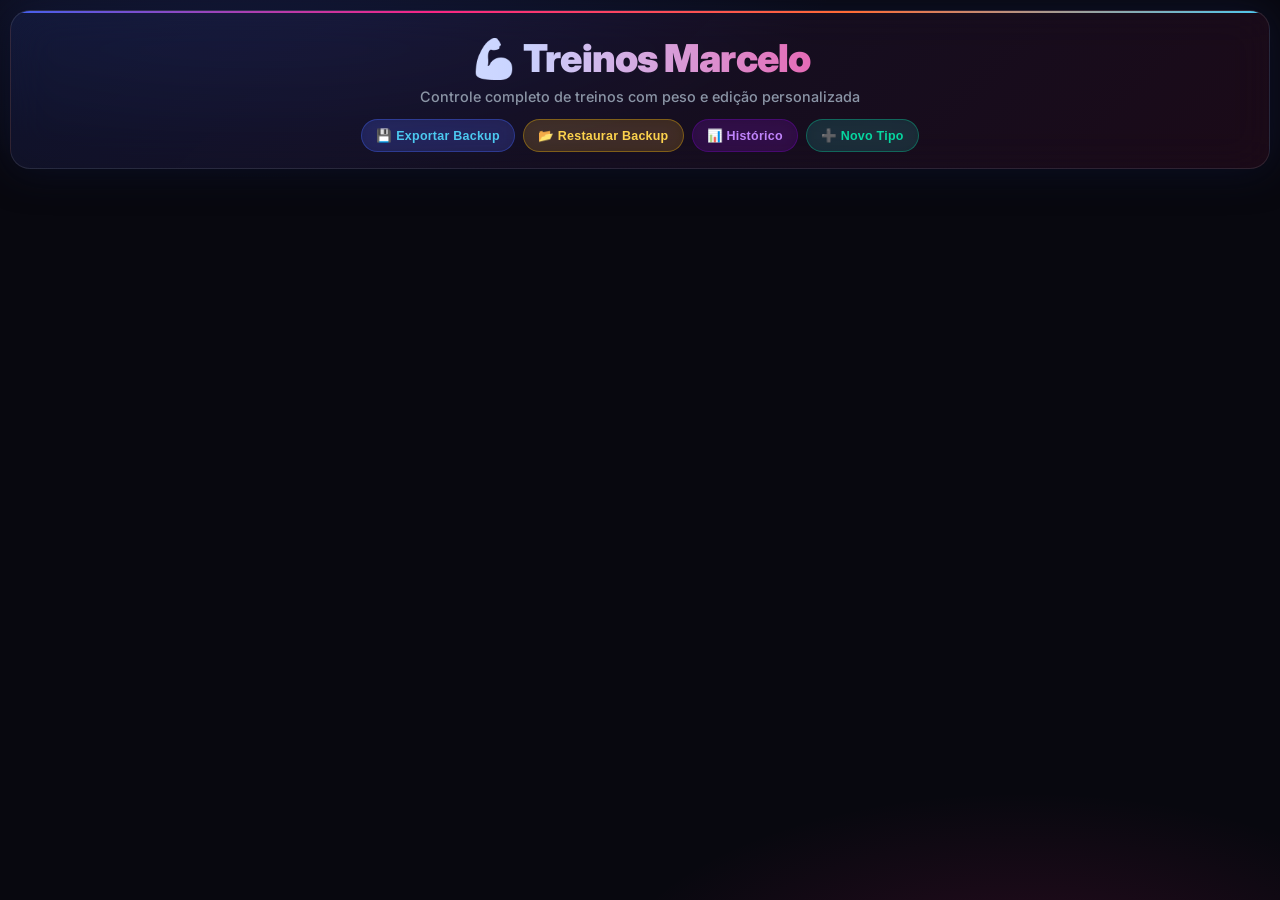
==== marcelo-7-tipos-final.html @ 6770e6d2 "feat: dados reais do backup v3.5.1 como padrão + compatibilidade importação v3.x" ====
﻿<!DOCTYPE html>
<html lang="pt-br">
<head>
    <meta charset="UTF-8">
    <meta name="viewport" content="width=device-width, initial-scale=1.0, maximum-scale=1.0, user-scalable=no, viewport-fit=cover">
    <title>💪 Treinos Marcelo - 7 Tipos</title>
    <meta name="description" content="App completo de treinos com controle de peso e edição">
    <meta name="mobile-web-app-capable" content="yes">
    <meta name="apple-mobile-web-app-capable" content="yes">
    <meta name="apple-mobile-web-app-status-bar-style" content="black-translucent">
    <link rel="manifest" href="manifest-mobile.json">
    <meta name="theme-color" content="#0a0a1a">
    <link rel="preconnect" href="https://fonts.googleapis.com">
    <link rel="preconnect" href="https://fonts.gstatic.com" crossorigin>
    <link href="https://fonts.googleapis.com/css2?family=Inter:wght@400;600;700;800;900&display=swap" rel="stylesheet">
    
    <style>
        * {
            margin: 0;
            padding: 0;
            box-sizing: border-box;
        }

        :root {
            --neon-orange: #ff6b35;
            --neon-pink:   #f72585;
            --neon-purple: #7209b7;
            --neon-blue:   #4361ee;
            --neon-cyan:   #4cc9f0;
            --neon-green:  #06d6a0;
            --neon-yellow: #ffd60a;
            --card-bg:     rgba(255,255,255,0.04);
            --card-border: rgba(255,255,255,0.08);
            --modal-bg:    rgba(8,8,20,0.97);
            --text-muted:  #8b95a6;
        }

        html { scroll-behavior: smooth; }

        body {
            font-family: 'Inter', 'Segoe UI', sans-serif;
            background: #08080f;
            background-image:
                radial-gradient(ellipse 80% 50% at 20% -10%, rgba(67,97,238,0.18) 0%, transparent 60%),
                radial-gradient(ellipse 60% 40% at 80% 110%, rgba(247,37,133,0.14) 0%, transparent 55%);
            color: #e8eaf0;
            min-height: 100vh;
            padding: 10px;
            -webkit-font-smoothing: antialiased;
            -moz-osx-font-smoothing: grayscale;
            touch-action: manipulation;
        }

        .header {
            text-align: center;
            padding: 24px 20px 16px;
            background: linear-gradient(135deg, rgba(67,97,238,0.12) 0%, rgba(247,37,133,0.08) 100%);
            backdrop-filter: blur(20px);
            -webkit-backdrop-filter: blur(20px);
            border-radius: 20px;
            margin-bottom: 18px;
            border: 1px solid rgba(255,255,255,0.1);
            box-shadow: 0 0 40px rgba(67,97,238,0.15), 0 8px 32px rgba(0,0,0,0.5);
            position: relative;
            overflow: hidden;
        }

        .header::before {
            content: '';
            position: absolute;
            top: 0; left: 0; right: 0;
            height: 2px;
            background: linear-gradient(90deg, var(--neon-blue), var(--neon-pink), var(--neon-orange), var(--neon-cyan));
        }

        .header h1 {
            font-size: 2.4em;
            font-weight: 900;
            letter-spacing: -0.02em;
            margin-bottom: 6px;
            background: linear-gradient(90deg, #fff 0%, #c9d4ff 40%, var(--neon-pink) 80%, var(--neon-orange) 100%);
            -webkit-background-clip: text;
            -webkit-text-fill-color: transparent;
            background-clip: text;
        }

        .header > p {
            color: var(--text-muted);
            font-size: 0.9em;
            font-weight: 500;
        }

        .tipo-selector {
            display: flex;
            flex-wrap: wrap;
            gap: 8px;
            justify-content: center;
            margin-bottom: 18px;
            position: relative;
        }

        .tipo-btn {
            padding: 10px 18px;
            border: 1px solid rgba(255,255,255,0.1);
            border-radius: 25px;
            background: rgba(255,255,255,0.05);
            color: #a0aec0;
            cursor: pointer;
            transition: all 0.25s ease;
            font-weight: 700;
            font-size: 0.85em;
            letter-spacing: 0.02em;
            backdrop-filter: blur(10px);
            user-select: none;
            -webkit-tap-highlight-color: transparent;
        }

        .tipo-btn:hover {
            background: rgba(255,255,255,0.1);
            color: #fff;
            border-color: rgba(255,255,255,0.25);
            transform: translateY(-2px);
        }

        .tipo-btn.active {
            background: linear-gradient(135deg, var(--neon-blue), var(--neon-pink));
            color: #fff;
            border-color: transparent;
            box-shadow: 0 4px 20px rgba(67,97,238,0.5), 0 0 0 1px rgba(247,37,133,0.3);
            transform: translateY(-1px);
        }

        .treinos-grid {
            display: grid;
            grid-template-columns: repeat(auto-fit, minmax(300px, 1fr));
            gap: 16px;
            max-width: 1200px;
            margin: 0 auto;
        }

        .treino-card {
            background: var(--card-bg);
            backdrop-filter: blur(16px);
            -webkit-backdrop-filter: blur(16px);
            border-radius: 18px;
            padding: 20px;
            border: 1px solid var(--card-border);
            transition: transform 0.25s cubic-bezier(0.4,0,0.2,1), box-shadow 0.25s ease;
            position: relative;
            overflow: hidden;
            transform: translateZ(0);
        }

        /* Barra colorida no topo de cada card por tipo */
        .treino-card::before {
            content: '';
            position: absolute;
            top: 0; left: 0; right: 0;
            height: 3px;
        }
        .treino-a::before { background: linear-gradient(90deg, #ff6b35, #f72585); }
        .treino-b::before { background: linear-gradient(90deg, #4cc9f0, #4361ee); }
        .treino-c::before { background: linear-gradient(90deg, #7209b7, #4361ee); }
        .treino-d::before { background: linear-gradient(90deg, #ffd60a, #ff6b35); }
        .treino-e::before { background: linear-gradient(90deg, #06d6a0, #4cc9f0); }

        .treino-card:hover {
            transform: translateY(-6px) translateZ(0);
            box-shadow: 0 20px 50px rgba(0,0,0,0.5);
            border-color: rgba(255,255,255,0.14);
        }

        .treino-card:active {
            transform: translateY(-2px) scale(0.99) translateZ(0);
        }

        .treino-header {
            display: flex;
            align-items: center;
            margin-bottom: 16px;
        }

        .treino-letra {
            width: 52px;
            height: 52px;
            border-radius: 14px;
            display: flex;
            align-items: center;
            justify-content: center;
            font-weight: 900;
            font-size: 1.35em;
            margin-right: 14px;
            flex-shrink: 0;
            color: #fff;
        }

        .treino-a .treino-letra {
            background: linear-gradient(135deg, #ff6b35, #f72585);
            box-shadow: 0 4px 20px rgba(247,37,133,0.45);
        }
        .treino-b .treino-letra {
            background: linear-gradient(135deg, #4cc9f0, #4361ee);
            box-shadow: 0 4px 20px rgba(67,97,238,0.45);
        }
        .treino-c .treino-letra {
            background: linear-gradient(135deg, #7209b7, #4361ee);
            box-shadow: 0 4px 20px rgba(114,9,183,0.45);
        }
        .treino-d .treino-letra {
            background: linear-gradient(135deg, #ffd60a, #ff6b35);
            box-shadow: 0 4px 20px rgba(255,214,10,0.4);
            color: #1a0a00;
        }
        .treino-e .treino-letra {
            background: linear-gradient(135deg, #06d6a0, #4cc9f0);
            box-shadow: 0 4px 20px rgba(6,214,160,0.4);
            color: #001a14;
        }

        .treino-info h3 {
            font-size: 1.05em;
            font-weight: 700;
            margin-bottom: 4px;
            color: #f0f2ff;
            line-height: 1.3;
        }

        .treino-info p {
            color: var(--text-muted);
            font-size: 0.82em;
            font-weight: 500;
        }

        .treino-actions {
            display: flex;
            gap: 10px;
            margin-top: 16px;
        }

        .btn-iniciar {
            flex: 1;
            padding: 13px 12px;
            border: none;
            border-radius: 12px;
            background: linear-gradient(135deg, #4361ee, #f72585);
            color: #fff;
            font-weight: 800;
            font-size: 0.9em;
            letter-spacing: 0.03em;
            cursor: pointer;
            transition: all 0.25s ease;
            user-select: none;
            -webkit-tap-highlight-color: transparent;
            box-shadow: 0 4px 18px rgba(67,97,238,0.35);
        }

        .btn-iniciar:hover {
            transform: scale(1.04);
            box-shadow: 0 8px 28px rgba(67,97,238,0.55);
        }

        .btn-iniciar:active { transform: scale(0.97); }

        .btn-edit {
            padding: 13px 16px;
            border: 1px solid rgba(255,255,255,0.12);
            border-radius: 12px;
            background: rgba(255,255,255,0.06);
            color: #c0c8e0;
            cursor: pointer;
            transition: all 0.25s ease;
            user-select: none;
            -webkit-tap-highlight-color: transparent;
            font-size: 1.05em;
        }

        .btn-edit:hover {
            background: rgba(255,255,255,0.12);
            border-color: rgba(255,255,255,0.25);
            transform: scale(1.06);
        }

        .btn-edit:active { transform: scale(0.95); }

        /* Modal */
        .modal-overlay {
            position: fixed;
            inset: 0;
            background: rgba(0,0,0,0.82);
            backdrop-filter: blur(6px);
            -webkit-backdrop-filter: blur(6px);
            display: flex;
            align-items: center;
            justify-content: center;
            z-index: 1000;
            padding: 16px;
        }

        .modal-content {
            background: var(--modal-bg);
            backdrop-filter: blur(30px);
            border-radius: 22px;
            padding: 28px;
            max-width: 500px;
            width: 100%;
            max-height: 92vh;
            overflow-y: auto;
            border: 1px solid rgba(255,255,255,0.1);
            box-shadow: 0 30px 80px rgba(0,0,0,0.7), 0 0 0 1px rgba(67,97,238,0.15);
            position: relative;
        }

        .modal-content::before {
            content: '';
            position: absolute;
            top: 0; left: 0; right: 0;
            height: 2px;
            border-radius: 22px 22px 0 0;
            background: linear-gradient(90deg, var(--neon-blue), var(--neon-pink));
        }

        .modal-header {
            text-align: center;
            margin-bottom: 22px;
        }

        .modal-header h2 {
            margin-bottom: 6px;
            font-size: 1.4em;
            font-weight: 800;
            background: linear-gradient(90deg, #fff, var(--neon-cyan), var(--neon-pink));
            -webkit-background-clip: text;
            -webkit-text-fill-color: transparent;
            background-clip: text;
        }

        .modal-header p {
            color: var(--text-muted);
            font-size: 0.88em;
        }

        .exercicio-item {
            background: rgba(255,255,255,0.04);
            border: 1px solid rgba(255,255,255,0.07);
            border-radius: 14px;
            padding: 14px 16px;
            margin-bottom: 12px;
            display: flex;
            justify-content: space-between;
            align-items: flex-start;
            transition: all 0.25s ease;
            gap: 10px;
        }

        .exercicio-item:hover {
            background: rgba(255,255,255,0.07);
            border-color: rgba(255,255,255,0.12);
        }

        .exercicio-item.concluido {
            background: rgba(6,214,160,0.08);
            border-color: rgba(6,214,160,0.3);
        }

        .exercicio-info { flex: 1; }

        .exercicio-nome {
            font-weight: 700;
            font-size: 0.95em;
            margin-bottom: 4px;
            color: #e8eaf0;
        }

        .exercicio-controls {
            display: flex;
            align-items: center;
            gap: 8px;
        }

        .peso-input {
            width: 68px;
            padding: 8px 6px;
            border: 1px solid rgba(255,255,255,0.15);
            border-radius: 8px;
            background: rgba(255,255,255,0.07);
            color: #fff;
            text-align: center;
            font-size: 0.95em;
            font-weight: 700;
            outline: none;
            transition: border-color 0.2s;
        }

        .peso-input:focus {
            border-color: var(--neon-blue);
            background: rgba(67,97,238,0.1);
        }

        .peso-input::placeholder { color: rgba(255,255,255,0.35); }

        .btn-concluir {
            padding: 8px 14px;
            border: none;
            border-radius: 8px;
            background: rgba(6,214,160,0.2);
            border: 1px solid rgba(6,214,160,0.4);
            color: #06d6a0;
            cursor: pointer;
            transition: all 0.2s;
            font-weight: 700;
            font-size: 0.82em;
            white-space: nowrap;
        }

        .btn-concluir:hover {
            background: rgba(6,214,160,0.35);
            box-shadow: 0 0 12px rgba(6,214,160,0.3);
        }

        .btn-concluir.concluido {
            background: rgba(6,214,160,0.25);
            border-color: #06d6a0;
            color: #06d6a0;
        }

        .btn-concluir:active { transform: scale(0.95); }

        .modal-footer {
            text-align: center;
            margin-top: 22px;
        }

        .btn-fechar {
            padding: 13px 36px;
            border: 1px solid rgba(255,255,255,0.12);
            border-radius: 12px;
            background: linear-gradient(135deg, rgba(67,97,238,0.25), rgba(247,37,133,0.2));
            color: #fff;
            cursor: pointer;
            transition: all 0.25s;
            font-weight: 700;
            font-size: 0.95em;
            letter-spacing: 0.03em;
        }

        .btn-fechar:hover {
            background: linear-gradient(135deg, rgba(67,97,238,0.45), rgba(247,37,133,0.35));
            box-shadow: 0 4px 20px rgba(67,97,238,0.35);
            transform: translateY(-1px);
        }

        /* Modal de edição */
        .form-group {
            margin-bottom: 18px;
        }

        .form-group label {
            display: block;
            margin-bottom: 7px;
            font-weight: 700;
            font-size: 0.82em;
            letter-spacing: 0.06em;
            text-transform: uppercase;
            color: var(--neon-cyan);
        }

        .form-group input,
        .form-group textarea {
            width: 100%;
            padding: 12px 14px;
            border: 1px solid rgba(255,255,255,0.12);
            border-radius: 10px;
            background: rgba(255,255,255,0.05);
            color: #f0f2ff;
            font-size: 15px;
            font-family: inherit;
            outline: none;
            transition: border-color 0.2s, background 0.2s;
        }

        .form-group input:focus,
        .form-group textarea:focus {
            border-color: var(--neon-blue);
            background: rgba(67,97,238,0.08);
        }

        .form-group input::placeholder,
        .form-group textarea::placeholder {
            color: rgba(255,255,255,0.3);
        }

        .exercicios-lista {
            max-height: 280px;
            overflow-y: auto;
            border: 1px solid rgba(255,255,255,0.08);
            border-radius: 12px;
            padding: 12px;
            background: rgba(0,0,0,0.2);
            scrollbar-width: thin;
            scrollbar-color: rgba(255,255,255,0.15) transparent;
        }

        .exercicio-edit {
            display: flex;
            align-items: center;
            gap: 10px;
            margin-bottom: 8px;
            padding: 10px 12px;
            background: rgba(255,255,255,0.04);
            border: 1px solid rgba(255,255,255,0.07);
            border-radius: 10px;
            transition: background 0.2s;
        }

        .exercicio-edit:hover { background: rgba(255,255,255,0.07); }

        .exercicio-input {
            flex: 1;
            padding: 8px 10px;
            border: 1px solid rgba(255,255,255,0.1);
            border-radius: 7px;
            background: rgba(255,255,255,0.06);
            color: #f0f2ff;
            font-size: 0.95em;
            font-family: inherit;
            outline: none;
        }

        .exercicio-input:focus {
            border-color: var(--neon-blue);
            background: rgba(67,97,238,0.08);
        }

        .btn-remove {
            background: rgba(239,68,68,0.2);
            border: 1px solid rgba(239,68,68,0.4);
            color: #f87171;
            border-radius: 50%;
            width: 30px;
            height: 30px;
            min-width: 30px;
            cursor: pointer;
            display: flex;
            align-items: center;
            justify-content: center;
            font-weight: bold;
            font-size: 1.1em;
            transition: all 0.2s;
        }

        .btn-remove:hover {
            background: rgba(239,68,68,0.5);
            color: #fff;
        }

        .btn-add {
            width: 100%;
            padding: 12px;
            border: 1px dashed rgba(6,214,160,0.4);
            border-radius: 10px;
            background: rgba(6,214,160,0.06);
            color: var(--neon-green);
            cursor: pointer;
            margin-top: 10px;
            font-weight: 700;
            font-size: 0.9em;
            transition: all 0.2s;
        }

        .btn-add:hover {
            background: rgba(6,214,160,0.15);
            border-color: var(--neon-green);
        }

        .form-actions {
            display: flex;
            gap: 12px;
            margin-top: 22px;
        }

        .btn-salvar {
            flex: 1;
            padding: 13px;
            border: none;
            border-radius: 12px;
            background: linear-gradient(135deg, #06d6a0, #4361ee);
            color: white;
            font-weight: 800;
            cursor: pointer;
            transition: all 0.25s;
            font-size: 0.95em;
            box-shadow: 0 4px 18px rgba(6,214,160,0.3);
        }

        .btn-salvar:hover {
            transform: scale(1.04);
            box-shadow: 0 6px 24px rgba(6,214,160,0.45);
        }

        .btn-cancelar {
            flex: 1;
            padding: 13px;
            border: 1px solid rgba(255,255,255,0.12);
            border-radius: 12px;
            background: rgba(255,255,255,0.05);
            color: #a0aec0;
            cursor: pointer;
            transition: all 0.25s;
            font-size: 0.95em;
        }

        .btn-cancelar:hover {
            background: rgba(255,255,255,0.1);
            color: #fff;
        }

        /* Notificações */
        .notification {
            position: fixed;
            top: 16px;
            right: 16px;
            left: 16px;
            padding: 14px 20px;
            border-radius: 14px;
            color: white;
            font-weight: 700;
            font-size: 0.92em;
            z-index: 9999;
            animation: notifSlide 0.35s cubic-bezier(0.34,1.56,0.64,1);
            text-align: center;
            box-shadow: 0 8px 32px rgba(0,0,0,0.5);
            backdrop-filter: blur(20px);
            border: 1px solid rgba(255,255,255,0.15);
        }

        .notification.success {
            background: linear-gradient(135deg, rgba(6,214,160,0.85), rgba(67,97,238,0.75));
            box-shadow: 0 8px 32px rgba(6,214,160,0.3);
        }

        .notification.warning {
            background: linear-gradient(135deg, rgba(255,193,7,0.85), rgba(255,107,53,0.75));
            box-shadow: 0 8px 32px rgba(255,193,7,0.3);
        }

        @keyframes notifSlide {
            from { transform: translateY(-120%) scale(0.9); opacity: 0; }
            to   { transform: translateY(0) scale(1);       opacity: 1; }
        }

        /* Feedback touch */
        .tipo-btn:active    { transform: scale(0.95); }
        .btn-iniciar:active { transform: scale(0.96); }
        .btn-edit:active    { transform: scale(0.95); }
        .btn-concluir:active{ transform: scale(0.95); }

        /* Responsivo otimizado para Poco X7 Pro e outros celulares */
        @media (max-width: 768px) {
            body {
                padding: 8px;
            }
            
            .header {
                padding: 16px;
                margin-bottom: 16px;
            }
            
            .header h1 { 
                font-size: 2em; 
                margin-bottom: 8px;
            }
            
            .header p {
                font-size: 0.95em;
                opacity: 0.9;
            }
            
            .tipo-selector {
                gap: 8px;
                margin-bottom: 16px;
                padding: 0 4px;
            }
            
            .tipo-btn { 
                padding: 12px 16px; 
                font-size: 0.9em;
                min-width: auto;
                flex: 1;
                max-width: 140px;
            }
            
            .treinos-grid { 
                grid-template-columns: 1fr;
                gap: 16px;
                max-width: 100%;
            }
            
            .treino-card {
                padding: 18px;
                margin: 0;
            }
            
            .treino-header {
                margin-bottom: 12px;
            }
            
            .treino-letra {
                width: 45px;
                height: 45px;
                font-size: 1.1em;
                margin-right: 12px;
            }
            
            .treino-info h3 {
                font-size: 1.1em;
                line-height: 1.3;
                margin-bottom: 4px;
            }
            
            .treino-info p {
                font-size: 0.85em;
                line-height: 1.2;
            }
            
            .treino-actions {
                gap: 8px;
                margin-top: 12px;
            }
            
            .btn-iniciar {
                padding: 14px;
                font-size: 0.95em;
            }
            
            .btn-edit {
                padding: 14px 18px;
                font-size: 1.1em;
            }
        }

        /* Otimização específica para telas grandes de celular (Poco X7 Pro) */
        @media (min-width: 390px) and (max-width: 768px) {
            .tipo-selector {
                justify-content: flex-start;
                overflow-x: auto;
                padding: 0 8px 8px 8px;
                scrollbar-width: none;
                -ms-overflow-style: none;
            }
            
            .tipo-selector::-webkit-scrollbar {
                display: none;
            }
            
            .tipo-btn {
                flex-shrink: 0;
                white-space: nowrap;
            }
            
            .treinos-grid {
                grid-template-columns: repeat(auto-fit, minmax(280px, 1fr));
                gap: 14px;
            }
        }

        /* Modal responsivo */
        @media (max-width: 768px) {
            .modal-overlay {
                padding: 12px;
                align-items: flex-start;
                padding-top: 20px;
            }
            
            .modal-content { 
                padding: 20px;
                margin: 0;
                width: 100%;
                max-width: 100%;
                max-height: calc(100vh - 40px);
                border-radius: 16px;
            }
            
            .modal-header h2 {
                font-size: 1.4em;
                margin-bottom: 8px;
            }
            
            .modal-header p {
                font-size: 0.9em;
            }
            
            .exercicio-item {
                padding: 14px;
                margin-bottom: 12px;
                border-radius: 8px;
            }
            
            .exercicio-nome {
                font-size: 0.95em;
                line-height: 1.3;
            }
            
            .exercicio-controls {
                gap: 8px;
                flex-wrap: wrap;
            }
            
            .peso-input {
                width: 65px;
                padding: 10px 8px;
                font-size: 16px; /* Evita zoom no iOS */
            }
            
            .btn-concluir {
                padding: 10px 12px;
                font-size: 0.9em;
                white-space: nowrap;
            }
            
            .form-group {
                margin-bottom: 16px;
            }
            
            .form-group input,
            .form-group textarea {
                padding: 14px;
                font-size: 16px; /* Evita zoom no iOS */
                border-radius: 10px;
            }
            
            .exercicios-lista {
                max-height: 250px;
                padding: 12px;
            }
            
            .exercicio-edit {
                padding: 8px;
                margin-bottom: 8px;
                gap: 8px;
            }
            
            .exercicio-input {
                padding: 10px;
                font-size: 16px; /* Evita zoom no iOS */
            }
            
            .btn-remove {
                width: 32px;
                height: 32px;
                font-size: 1.1em;
            }
            
            .btn-add {
                padding: 14px;
                font-size: 0.95em;
                margin-top: 8px;
            }
            
            .form-actions {
                gap: 12px;
                margin-top: 20px;
            }
            
            .btn-salvar,
            .btn-cancelar {
                padding: 14px;
                font-size: 1em;
                border-radius: 10px;
            }
            
            .btn-fechar {
                padding: 14px 24px;
                font-size: 1em;
                border-radius: 10px;
            }
            
            .notification {
                top: 10px;
                right: 10px;
                left: 10px;
                padding: 14px 16px;
                font-size: 0.9em;
            }
        }

        /* Otimização para telas muito pequenas */
        @media (max-width: 360px) {
            .header h1 { 
                font-size: 1.7em; 
            }
            
            .tipo-btn { 
                padding: 10px 12px; 
                font-size: 0.85em;
                max-width: 120px;
            }
            
            .treino-card {
                padding: 16px;
            }
            
            .treino-letra {
                width: 40px;
                height: 40px;
                font-size: 1em;
                margin-right: 10px;
            }
            
            .btn-iniciar {
                padding: 12px;
                font-size: 0.9em;
            }
            
            .btn-edit {
                padding: 12px 16px;
            }
        }

        /* Melhorias para interação touch */
        @media (hover: none) and (pointer: coarse) {
            .tipo-btn,
            .btn-iniciar,
            .btn-edit,
            .btn-concluir,
            .btn-salvar,
            .btn-cancelar,
            .btn-fechar {
                min-height: 44px;
            }
            
            .btn-remove {
                min-width: 44px;
                min-height: 44px;
            }
            
            .peso-input {
                min-height: 44px;
            }
        }

        /* ===== TIMER DE DESCANSO ===== */
        .timer-container {
            background: linear-gradient(135deg, rgba(67,97,238,0.12), rgba(76,201,240,0.08));
            border: 1px solid rgba(67,97,238,0.25);
            border-radius: 16px;
            padding: 18px;
            margin-bottom: 18px;
            text-align: center;
            box-shadow: 0 4px 24px rgba(67,97,238,0.15);
        }

        .timer-titulo {
            font-size: 0.75em;
            font-weight: 700;
            letter-spacing: 0.12em;
            text-transform: uppercase;
            color: var(--neon-cyan);
            margin-bottom: 10px;
        }

        .timer-display {
            font-size: 3.5em;
            font-weight: 900;
            font-variant-numeric: tabular-nums;
            letter-spacing: -0.04em;
            margin-bottom: 8px;
            transition: color 0.3s, text-shadow 0.3s;
        }

        .timer-display.urgente {
            color: #ff4757;
            text-shadow: 0 0 20px rgba(255,71,87,0.6);
        }
        .timer-display.normal {
            color: var(--neon-cyan);
            text-shadow: 0 0 20px rgba(76,201,240,0.5);
        }

        .timer-config {
            display: flex;
            align-items: center;
            justify-content: center;
            gap: 8px;
            margin-bottom: 12px;
        }

        .timer-config label {
            font-size: 0.82em;
            color: var(--text-muted);
            font-weight: 600;
        }

        .timer-input {
            width: 68px;
            padding: 7px 8px;
            border: 1px solid rgba(76,201,240,0.3);
            border-radius: 8px;
            background: rgba(76,201,240,0.07);
            color: #fff;
            text-align: center;
            font-size: 1em;
            font-weight: 700;
            font-family: inherit;
            outline: none;
        }

        .timer-input:focus { border-color: var(--neon-cyan); }

        .timer-btn-set {
            padding: 7px 14px;
            border: none;
            border-radius: 8px;
            background: var(--neon-blue);
            color: white;
            cursor: pointer;
            font-size: 0.82em;
            font-weight: 700;
            transition: all 0.2s;
            box-shadow: 0 2px 10px rgba(67,97,238,0.4);
        }

        .timer-btn-set:hover { filter: brightness(1.2); transform: scale(1.05); }

        .timer-controles {
            display: flex;
            gap: 10px;
            justify-content: center;
        }

        .timer-btn {
            padding: 11px 22px;
            border: none;
            border-radius: 10px;
            font-weight: 800;
            cursor: pointer;
            transition: all 0.2s;
            font-size: 0.88em;
            letter-spacing: 0.02em;
        }

        .timer-btn.play  {
            background: linear-gradient(135deg, #06d6a0, #4361ee);
            color: white;
            box-shadow: 0 4px 16px rgba(6,214,160,0.4);
        }
        .timer-btn.pause {
            background: linear-gradient(135deg, #ff4757, #f72585);
            color: white;
            box-shadow: 0 4px 16px rgba(255,71,87,0.4);
        }
        .timer-btn.reset {
            background: rgba(255,255,255,0.08);
            border: 1px solid rgba(255,255,255,0.15);
            color: #a0aec0;
        }
        .timer-btn:hover { filter: brightness(1.15); transform: scale(1.05); }
        .timer-btn:active { transform: scale(0.95); }

        .timer-progress {
            width: 100%;
            height: 5px;
            background: rgba(255,255,255,0.07);
            border-radius: 3px;
            margin-bottom: 12px;
            overflow: hidden;
        }

        .timer-progress-bar {
            height: 100%;
            border-radius: 3px;
            background: linear-gradient(90deg, var(--neon-cyan), var(--neon-blue), var(--neon-pink));
            transition: width 0.9s linear;
            box-shadow: 0 0 8px rgba(76,201,240,0.6);
        }

        /* ===== SÉRIES ===== */
        .series-info {
            font-size: 0.78em;
            color: var(--text-muted);
            margin-top: 3px;
            font-weight: 500;
        }

        .serie-badge {
            display: inline-flex;
            align-items: center;
            gap: 4px;
            background: rgba(67,97,238,0.2);
            border: 1px solid rgba(67,97,238,0.4);
            border-radius: 20px;
            padding: 3px 10px;
            font-size: 0.78em;
            font-weight: 700;
            color: var(--neon-cyan);
            margin-top: 5px;
        }

        .serie-badge.completo {
            background: rgba(6,214,160,0.2);
            border-color: rgba(6,214,160,0.5);
            color: var(--neon-green);
            box-shadow: 0 0 10px rgba(6,214,160,0.2);
        }

        /* ===== CONTROLES DE SÉRIES NO MODAL ===== */
        .series-controles {
            display: flex;
            align-items: center;
            gap: 6px;
            margin-top: 8px;
        }

        .serie-btn {
            width: 30px;
            height: 30px;
            border: none;
            border-radius: 8px;
            font-weight: 900;
            font-size: 1.1em;
            cursor: pointer;
            display: flex;
            align-items: center;
            justify-content: center;
            transition: all 0.2s;
        }

        .serie-btn.menos {
            background: rgba(239,68,68,0.2);
            border: 1px solid rgba(239,68,68,0.4);
            color: #f87171;
        }
        .serie-btn.mais {
            background: rgba(6,214,160,0.2);
            border: 1px solid rgba(6,214,160,0.4);
            color: var(--neon-green);
        }
        .serie-btn:hover { filter: brightness(1.3); transform: scale(1.12); }
        .serie-btn:active { transform: scale(0.9); }

        .serie-contador {
            font-weight: 900;
            font-size: 1.05em;
            min-width: 44px;
            text-align: center;
            color: var(--neon-cyan);
            text-shadow: 0 0 8px rgba(76,201,240,0.4);
        }

        /* ===== CABEÇALHO - AÇÕES ===== */
        .header-acoes {
            display: flex;
            gap: 8px;
            justify-content: center;
            margin-top: 14px;
            flex-wrap: wrap;
        }

        .btn-acao-header {
            padding: 8px 14px;
            border-radius: 20px;
            font-size: 0.78em;
            font-weight: 700;
            letter-spacing: 0.02em;
            cursor: pointer;
            transition: all 0.2s;
            backdrop-filter: blur(10px);
        }

        .btn-backup    { background: rgba(67,97,238,0.2);  color: var(--neon-cyan);   border: 1px solid rgba(67,97,238,0.4); }
        .btn-restaurar { background: rgba(255,193,7,0.15); color: #fcd34d;            border: 1px solid rgba(255,193,7,0.35); }
        .btn-historico { background: rgba(114,9,183,0.2);  color: #c084fc;            border: 1px solid rgba(114,9,183,0.4); }
        .btn-novo-tipo { background: rgba(6,214,160,0.15); color: var(--neon-green);  border: 1px solid rgba(6,214,160,0.35); }

        .btn-acao-header:hover {
            filter: brightness(1.4);
            transform: translateY(-2px);
            box-shadow: 0 4px 14px rgba(0,0,0,0.3);
        }

        /* ===== HISTÓRICO DE TREINOS ===== */
        .historico-item {
            background: rgba(255,255,255,0.04);
            border-radius: 12px;
            padding: 14px 16px;
            margin-bottom: 10px;
            border-left: 3px solid var(--neon-blue);
            border-top: 1px solid rgba(255,255,255,0.06);
            border-right: 1px solid rgba(255,255,255,0.06);
            border-bottom: 1px solid rgba(255,255,255,0.06);
            transition: background 0.2s;
        }

        .historico-item:hover { background: rgba(255,255,255,0.07); }

        .historico-data {
            font-size: 0.75em;
            font-weight: 600;
            letter-spacing: 0.04em;
            color: var(--neon-cyan);
            margin-bottom: 4px;
        }

        .historico-nome {
            font-weight: 800;
            font-size: 0.95em;
            margin-bottom: 6px;
            color: #e8eaf0;
        }

        .historico-exercicios {
            font-size: 0.82em;
            color: var(--text-muted);
            line-height: 1.6;
        }

        .btn-limpar-hist {
            width: 100%;
            padding: 11px;
            border: 1px solid rgba(239,68,68,0.3);
            border-radius: 10px;
            background: rgba(239,68,68,0.1);
            color: #f87171;
            cursor: pointer;
            margin-top: 12px;
            font-weight: 700;
            transition: all 0.2s;
        }

        .btn-limpar-hist:hover {
            background: rgba(239,68,68,0.25);
            box-shadow: 0 0 12px rgba(239,68,68,0.2);
        }

        /* ===== NOVO TIPO DE TREINO ===== */
        .tipo-novo-form {
            display: flex;
            gap: 10px;
            margin-bottom: 15px;
        }

        .tipo-novo-form input {
            flex: 1;
            padding: 12px 14px;
            border-radius: 10px;
            border: 1px solid rgba(255,255,255,0.12);
            background: rgba(255,255,255,0.05);
            color: #f0f2ff;
            font-size: 15px;
            font-family: inherit;
            outline: none;
        }

        .tipo-novo-form input:focus {
            border-color: var(--neon-green);
            background: rgba(6,214,160,0.06);
        }

        .btn-criar-tipo {
            padding: 12px 18px;
            border: none;
            border-radius: 10px;
            background: linear-gradient(135deg, #06d6a0, #4361ee);
            color: white;
            font-weight: 800;
            cursor: pointer;
            white-space: nowrap;
            box-shadow: 0 4px 16px rgba(6,214,160,0.35);
            transition: all 0.2s;
        }

        .btn-criar-tipo:hover { filter: brightness(1.15); transform: scale(1.04); }

        /* Notificação de erro */
        .notification.error {
            background: linear-gradient(135deg, rgba(239,68,68,0.85), rgba(247,37,133,0.75));
            box-shadow: 0 8px 32px rgba(239,68,68,0.3);
        }

        /* Timer piscando quando termina */
        @keyframes piscar {
            0%, 100% { opacity: 1; }
            50%       { opacity: 0.25; }
        }
        .timer-display.fim {
            animation: piscar 0.5s infinite;
            color: #ff4757;
            text-shadow: 0 0 30px rgba(255,71,87,0.8);
        }

        /* Scrollbar customizada */
        ::-webkit-scrollbar { width: 5px; height: 5px; }
        ::-webkit-scrollbar-track { background: transparent; }
        ::-webkit-scrollbar-thumb { background: rgba(255,255,255,0.15); border-radius: 3px; }
        ::-webkit-scrollbar-thumb:hover { background: rgba(255,255,255,0.3); }
    </style>
</head>
<body>
    <div class="header">
        <h1>💪 Treinos Marcelo</h1>
        <p>Controle completo de treinos com peso e edição personalizada</p>
        <div class="header-acoes">
            <button class="btn-acao-header btn-backup"    onclick="exportarBackup()">💾 Exportar Backup</button>
            <button class="btn-acao-header btn-restaurar" onclick="importarBackup()">📂 Restaurar Backup</button>
            <button class="btn-acao-header btn-historico" onclick="verHistorico()">📊 Histórico</button>
            <button class="btn-acao-header btn-novo-tipo" onclick="novoTipoTreino()">➕ Novo Tipo</button>
        </div>
    </div>

    <!-- Input oculto para importar arquivo JSON -->
    <input type="file" id="inputImportacao" accept=".json" style="display:none" onchange="processarImportacao(event)">

    <div class="tipo-selector" id="tipoSelector">
        <!-- Botões dos tipos serão inseridos aqui -->
    </div>

    <div class="treinos-grid" id="treinosContainer">
        <!-- Cards dos treinos serão inseridos aqui -->
    </div>

    <script>
        // =============================================
        //  UTILITÁRIOS DE SEGURANÇA
        // =============================================
        function esc(str) {
            // Escapa texto para inserção segura em HTML (previne XSS)
            return String(str)
                .replace(/&/g, '&amp;')
                .replace(/</g, '&lt;')
                .replace(/>/g, '&gt;')
                .replace(/"/g, '&quot;')
                .replace(/'/g, '&#39;');
        }
    </script>
    <script>
        // =============================================
        //  ESTADO DA APLICAÇÃO
        // =============================================
        let tipoAtualIndex = 0;

        // =============================================
        //  TIMER DE DESCANSO
        // =============================================
        let timerInterval = null;
        let timerTotal    = 60;
        let timerAtual    = 60;
        let timerRodando  = false;
        let _timerModalId = null; // ID do modal que criou o timer

        function criarTimerHTML(descansoSugerido) {
            const seg = descansoSugerido || 60;
            return `
            <div class="timer-container" id="timerBox">
                <div class="timer-titulo">⏱️ TIMER DE DESCANSO</div>
                <div class="timer-progress"><div class="timer-progress-bar" id="timerBar" style="width:0%"></div></div>
                <div class="timer-display normal" id="timerDisplay">01:00</div>
                <div class="timer-config">
                    <label>Tempo (s):</label>
                    <input type="number" class="timer-input" id="timerInputSeg" min="5" max="600" value="${seg}">
                    <button class="timer-btn-set" onclick="definirTimer()">OK</button>
                </div>
                <div class="timer-controles">
                    <button class="timer-btn play" id="timerBtnPlay" onclick="toggleTimer()">▶️ Iniciar</button>
                    <button class="timer-btn reset" onclick="resetarTimer()">🔄 Reset</button>
                </div>
            </div>`;
        }

        function definirTimer() {
            const input = document.getElementById('timerInputSeg');
            const val   = parseInt(input.value);
            if (!val || val < 5 || val > 600) {
                mostrarNotificacao('⚠️ Digite um tempo entre 5 e 600 segundos', 'warning');
                return;
            }
            pararTimer();
            timerTotal  = val;
            timerAtual  = val;
            atualizarDisplayTimer();
        }

        function toggleTimer() {
            if (timerRodando) {
                pararTimer();
            } else {
                iniciarTimer();
            }
        }

        function iniciarTimer() {
            if (timerAtual <= 0) resetarTimer();
            timerRodando = true;
            const btn = document.getElementById('timerBtnPlay');
            if (btn) { btn.textContent = '⏸️ Pausar'; btn.className = 'timer-btn pause'; }

            timerInterval = setInterval(() => {
                timerAtual--;
                atualizarDisplayTimer();
                if (timerAtual <= 0) {
                    pararTimer();
                    timerConcluido();
                }
            }, 1000);
        }

        function pararTimer() {
            timerRodando = false;
            clearInterval(timerInterval);
            timerInterval = null;
            const btn = document.getElementById('timerBtnPlay');
            if (btn) { btn.textContent = '▶️ Iniciar'; btn.className = 'timer-btn play'; }
        }

        function resetarTimer() {
            pararTimer();
            timerAtual = timerTotal;
            atualizarDisplayTimer();
            const display = document.getElementById('timerDisplay');
            if (display) display.classList.remove('fim');
        }

        function atualizarDisplayTimer() {
            const display = document.getElementById('timerDisplay');
            const bar     = document.getElementById('timerBar');
            if (!display) return;

            const mins = Math.floor(timerAtual / 60);
            const secs = timerAtual % 60;
            display.textContent = `${String(mins).padStart(2,'0')}:${String(secs).padStart(2,'0')}`;

            const pct = timerTotal > 0 ? ((timerTotal - timerAtual) / timerTotal) * 100 : 0;
            if (bar) bar.style.width = pct + '%';

            // Cor: vermelho quando < 10s
            display.className = 'timer-display ' + (timerAtual <= 10 ? 'urgente' : 'normal');
        }

        function timerConcluido() {
            const display = document.getElementById('timerDisplay');
            if (display) { display.textContent = '00:00'; display.className = 'timer-display fim'; }
            mostrarNotificacao('⏰ Descanso concluído! Próxima série! 💪', 'success');
            // Vibrar no mobile, se disponível
            if (navigator.vibrate) navigator.vibrate([200, 100, 200]);
        }

        // =============================================
        //  DADOS DOS TREINOS — 7 TIPOS
        // =============================================
        const todosTipos = [
            // 0 - ABCD Marcelo (4 treinos)
            {
                nome: 'ABCD Marcelo',
                treinos: [
                    {
                        letra: 'A',
                        nome: 'Treino A - Peito, Ombros e Tríceps',
                        descricao: '8 exercícios',
                        classe: 'treino-a',
                        exercicios: ['Supino reto barra ou maq', 'Supino inclinado halteres', 'Voador', 'Desenvolvimento Máquina', 'Elevação lateral halter', 'Tríceps testa corda', 'Tríceps Corda', 'Supino declinado com alteres']
                    },
                    {
                        letra: 'B',
                        nome: 'Treino B - Pernas',
                        descricao: '7 exercícios',
                        classe: 'treino-b',
                        exercicios: ['Agachamento máquina', 'Leg Press', 'Cadeira Extensora', 'Mesa Flexora', 'Panturrilha em pé', 'Abdominal com cabo', 'Glúteo cabo ou máquina']
                    },
                    {
                        letra: 'C',
                        nome: 'Treino C - Costas e Bíceps',
                        descricao: '6 exercícios',
                        classe: 'treino-c',
                        exercicios: ['Puxada Alta pega Pronada', 'Remada Curvada Máquina', 'Serrote unilateral Halteres', 'Remada baixa cabo ou máquina', 'Rosca direta barra', 'Rosca Alternada, inclinada, alteres']
                    },
                    {
                        letra: 'D',
                        nome: 'Treino D - Ombro, Posterior e Panturrilha',
                        descricao: '7 exercícios',
                        classe: 'treino-d',
                        exercicios: ['Levantamento Terra Romeno', 'Cadeira Flexora', 'Elevação Lateral', 'Elevação posterior crucifixo invertido ou máquina', 'Encolhimento Halter ou Barra', 'Panturrilha sentado', 'Abdominal com cabo']
                    }
                ]
            },
            // 1 - Treino Jacke (5 treinos)
            {
                nome: 'Treino Jacke',
                treinos: [
                    {
                        letra: 'A',
                        nome: 'Segunda Peito - Tríceps',
                        descricao: '8 exercícios',
                        classe: 'treino-a',
                        exercicios: ['Tríceps Supinada com Anilha', 'Tríceps TopHead Deitado no Banco com Anilha', 'Tríceps Francês Sentado com Anilha', 'Supino Vertical', 'Supino Inclinado Máquina pronada', 'Tríceps Paralela Sentado Máquina', 'Crossover no Cabo Polia Alta', 'Tríceps no Cabo Polia Alta']
                    },
                    {
                        letra: 'B',
                        nome: 'Quadriceps - Panturrilha + Cárdio',
                        descricao: '6 exercícios',
                        classe: 'treino-b',
                        exercicios: ['Avanço com Afundo Unilateral (combinado)', 'Agachamento com Halter', 'Cadeira Extensora (banco afastado)', 'Cadeira Adutora (empurra com joelho)', 'Panturrilha na Parede', 'Corrida na Esteira com Trote']
                    },
                    {
                        letra: 'C',
                        nome: 'Quarta Costas - Biceps',
                        descricao: '8 exercícios',
                        classe: 'treino-c',
                        exercicios: ['Puxada Aberta Barra Reta (sentado)', 'Puxada Alta em Pé com Corda no Cabo Polia Alta', 'Remada Baixa Pegada Aberta', 'Remada Pronada Máquina Articulada', 'Rosca Concentrada com Halter', 'Rosca direta com halteres em Pé', 'Rosca Direta no Cabo Polia Baixa com Corda', 'Rosca Direta Sentado no Banco com Halteres']
                    },
                    {
                        letra: 'D',
                        nome: 'Posteriores e Glúteos + Cárdio',
                        descricao: '6 exercícios',
                        classe: 'treino-d',
                        exercicios: ['Ativação de Posterior e Glúteos Solo intercalado', 'Leg Press 45 (pés alinhados)', 'Cadeira Fletora (ajuste na panturrilha)', 'Leg Press Horizontal (pés afastados)', 'Cadeira Abdutora (empurra com joelho)', 'Corrida na Esteira em Trote']
                    },
                    {
                        letra: 'E',
                        nome: 'Ombro - Trapézio - Abdômen',
                        descricao: '8 exercícios',
                        classe: 'treino-e',
                        exercicios: ['Desenvolvimento Ombro com Halteres (em pé)', 'Elevação Frontal com Anilha', 'Elevação Frontal Sentado com Halteres', 'Remada Alta com Barra Reta no Cabo Polia Baixa', 'Encolhimento de Ombros Costas no Cabo Polia Baixa', 'Abdominal Infra Solo (pernas flexionadas)', 'Abdominal obliquo - Prancha lateral com movimento', 'Abdominal Oblíquo em Solo (foto touch)']
                    }
                ]
            },
            // 2 - ABC Jacke (3 treinos)
            {
                nome: 'ABC Jacke',
                treinos: [
                    {
                        letra: 'A',
                        nome: 'Treino A - Peito - Tríceps - Ombros',
                        descricao: '9 exercícios',
                        classe: 'treino-a',
                        exercicios: ['Supino Vertical', 'Supino com Halteres inclinado 30 graus', 'Crossover no Cabo Polia Alta (Peitoral Inclinado)', 'Tríceps TopHead Deitado no Banco com Anilha', 'Desenvolvimento Ombro com Halteres em pé', 'Elevação Frontal sentado com Halteres', 'Remada Alta com Barra Reta no Cabo Polia Baixa', 'Crucifixo Máquina', 'Tríceps supinado anilha']
                    },
                    {
                        letra: 'B',
                        nome: 'Treino B - Quadríceps - Posteriores - Panturrilha - Cardio',
                        descricao: '7 exercícios',
                        classe: 'treino-b',
                        exercicios: ['Agachamento com Halter', 'Cadeira Extensora', 'Cadeira Adutora', 'Leg Press 45', 'Cadeira Abdutora', 'Leg Press Horizontal', 'Corrida Esteira']
                    },
                    {
                        letra: 'C',
                        nome: 'Treino C - Costas - Bíceps - Trapézio - Abdômen',
                        descricao: '10 exercícios',
                        classe: 'treino-c',
                        exercicios: ['Puxada Aberta Barra Reta (sentado)', 'Remada Pronada Máquina Articulada', 'Rosca Direta no Cabo Polia Baixa com Corda', 'Rosca Direta Banco 45 ° com Halteres', 'Encolhimento de Ombros Costas no Cabo Polia Baixo', 'Abdominal Infra Solo (pernas flexionadas)', 'Abdominal Oblíquo - Prancha Lateral com movimento', 'Abdominal Oblíquo em Solo (foto touch)', 'Rosca direta com barra em w', 'Remada Serrote']
                    }
                ]
            },
            // 3 - ABCD Chatgpt (4 treinos)
            {
                nome: 'ABCD Chatgpt',
                treinos: [
                    {
                        letra: 'A',
                        nome: 'Treino A - Costas e Bíceps',
                        descricao: '6 exercícios • Alta intensidade',
                        classe: 'treino-a',
                        exercicios: ['Puxada Alta pegada pronada', 'Remada curvada máquina', 'Serrote Halteres', 'Remada baixa cabo/maquina', 'Rosca direta barra', 'Rosca Alternada inclinada']
                    },
                    {
                        letra: 'B',
                        nome: 'Treino B - Pernas',
                        descricao: '7 exercícios • Força máxima',
                        classe: 'treino-b',
                        exercicios: ['Agachamento maquina', 'Leg press', 'Cadeira extensora', 'Mesa flexora', 'Glúteo cabo ou máquina', 'Panturrilha em pé', 'Abdominal com cabo']
                    },
                    {
                        letra: 'C',
                        nome: 'Treino C - Peito, ombro e tríceps',
                        descricao: '7 exercícios • Força e massa',
                        classe: 'treino-c',
                        exercicios: ['Supino reto maquina', 'Supino inclinado com Halteres', 'Supino declinado com halteres', 'Desenvolvimento máquina', 'Elevação lateral', 'Tríceps testa corda', 'Tríceps corda']
                    },
                    {
                        letra: 'D',
                        nome: 'Treino D - Posterior, Ombro, Trapézio, panturrilha',
                        descricao: '6 exercícios • Delts e abdomen',
                        classe: 'treino-d',
                        exercicios: ['Levantamento Terra Romeno', 'Cadeira Flexora', 'Crucifixo invertido', 'Encolhimento halteres', 'Panturrilha sentado', 'Abdominal cabo']
                    }
                ]
            },
            // 4 - ABC do Zanca (3 treinos)
            {
                nome: 'ABC do Zanca',
                treinos: [
                    {
                        letra: 'A',
                        nome: 'Treino A - Push (Empurrar)',
                        descricao: '5 exercícios • Peito/ombros/tríceps',
                        classe: 'treino-a',
                        exercicios: ['Supino Reto', 'Desenvolvimento', 'Supino Inclinado', 'Elevação Lateral', 'Tríceps Pulley']
                    },
                    {
                        letra: 'B',
                        nome: 'Treino B - Pull (Puxar)',
                        descricao: '5 exercícios • Costas/bíceps',
                        classe: 'treino-b',
                        exercicios: ['Puxada Frontal', 'Remada Curvada', 'Remada Cavalinho', 'Rosca Direta', 'Rosca Martelo']
                    },
                    {
                        letra: 'C',
                        nome: 'Treino C - Legs (Pernas)',
                        descricao: '5 exercícios • Membros inferiores',
                        classe: 'treino-c',
                        exercicios: ['Agachamento', 'Leg Press', 'Stiff', 'Extensora', 'Panturrilha']
                    }
                ]
            },
            // 5 - ABC Pacho (3 treinos)
            {
                nome: 'ABC Pacho',
                treinos: [
                    {
                        letra: 'A',
                        nome: 'Treino A - Peito, Ombros e Tríceps',
                        descricao: '7 exercícios',
                        classe: 'treino-a',
                        exercicios: ['Supino Reto Barra/Maq', 'Supino inclinado Halter', 'Crucifixo Maq/Cabos', 'Desen. Front. Hal. Sent', 'Elevação lateral leve', 'Elevação frontal sentado com Halteres', 'Tríceps corda combinado com testa']
                    },
                    {
                        letra: 'B',
                        nome: 'Treino B - Costas, Bíceps e Abdômen',
                        descricao: '8 exercícios',
                        classe: 'treino-b',
                        exercicios: ['Puxa frente pega aber', 'Serrote', 'Remada baixa triangulo', 'Puxa Neutra/supinada', 'Rosca direta. Barra W', 'Rosca Alt Alteres', 'Prancha Frontal', 'Elevação de pernas']
                    },
                    {
                        letra: 'C',
                        nome: 'Treino C - Pernas e Glúteos',
                        descricao: '6 exercícios',
                        classe: 'treino-c',
                        exercicios: ['Agachamento Halteres', 'Leg press 45°', 'Cadeira extensora', 'Cadeira Fletora', 'Stiff com Halteres lev', 'Panturrilha em pé/sent']
                    }
                ]
            },
            // 6 - ABDCE (5 treinos)
            {
                nome: 'ABDCE',
                treinos: [
                    {
                        letra: 'A',
                        nome: 'Treino A - Peito e Tríceps',
                        descricao: '6 exercícios • Empurrar',
                        classe: 'treino-a',
                        exercicios: ['Panturrilha em pé na máquina ou smith com step', 'Panturrilha sentada', 'Supino inclinado smith ou máquina', 'Supino reto halteres', 'Supino inclinado com halteres combinado com crucifixo inclinado com halteres', 'Supino declinado']
                    },
                    {
                        letra: 'B',
                        nome: 'Treino B - Costas e Bíceps',
                        descricao: '5 exercícios • Puxar',
                        classe: 'treino-b',
                        exercicios: ['Abdominal supra na prancha', 'Abdominal infra na torre', 'Remada curvada pronada', 'Remada baixa pegada aberta', 'Serrote']
                    },
                    {
                        letra: 'C',
                        nome: 'Treino C - Pernas',
                        descricao: '5 exercícios • Membros inferiores',
                        classe: 'treino-c',
                        exercicios: ['Agachamento Livre', 'Leg 45º', 'Cadeira Extensora', 'Flexor deitado', 'Flexor sentado']
                    },
                    {
                        letra: 'D',
                        nome: 'Treino D - Ombros',
                        descricao: '5 exercícios • Deltoides',
                        classe: 'treino-d',
                        exercicios: ['Panturrilha em pé na máquina ou smith com step', 'Panturrilha sentada', 'Desenvolvimento sentado com halteres', 'Elevação frontal corda', 'Elevação lateral']
                    },
                    {
                        letra: 'E',
                        nome: 'Treino E - Braços',
                        descricao: '6 exercícios • Bíceps e tríceps',
                        classe: 'treino-e',
                        exercicios: ['Abdominal supra na prancha', 'Abdominal infra na torre', 'Rosca direta barra em pé', 'Rosca scott na máquina ou no cross 21', 'Rosca direta com halteres sentado na gravs', 'Rosca direta corda']
                    }
                ]
            }
        ];

        // =============================================
        //  INICIALIZAÇÃO
        // =============================================

        // Normaliza exercícios: aceita string ou objeto {nome,...}
        function normalizarExercicios(lista) {
            if (!Array.isArray(lista)) return lista;
            return lista.map(function(tipo) {
                if (!tipo || !Array.isArray(tipo.treinos)) return tipo;
                tipo.treinos = tipo.treinos.map(function(t) {
                    if (!Array.isArray(t.exercicios)) return t;
                    t.exercicios = t.exercicios.map(function(ex) {
                        return (typeof ex === 'object' && ex !== null && ex.nome) ? ex.nome : String(ex);
                    });
                    return t;
                });
                return tipo;
            });
        }
            console.log('💪 Inicializando Treinos Marcelo com 7 tipos...');
            carregarTreinosSalvos();
            carregarTreinos();

            // Fechar modal com Escape
            document.addEventListener('keydown', function (e) {
                if (e.key === 'Escape') fecharModal();
            });

            console.log('✅ App carregado!');
        });

        function carregarTreinosSalvos() {
            // Suporta chave nova ('marceloTreinos') e legada ('marceloTreinosV2', 'treinos')
            const raw = localStorage.getItem('marceloTreinos')
                     || localStorage.getItem('marceloTreinosV2')
                     || localStorage.getItem('treinos');
            if (!raw) return;
            try {
                const dados = JSON.parse(raw);
                const lista = Array.isArray(dados) ? dados : (dados.treinos || dados.tipos || []);
                if (!Array.isArray(lista) || lista.length === 0) return;
                const normalizada = normalizarExercicios(lista);
                normalizada.forEach((tipo, i) => {
                    if (!tipo || !tipo.treinos) return;
                    if (i < todosTipos.length) {
                        todosTipos[i] = tipo;
                    } else {
                        todosTipos.push(tipo);
                    }
                });
                // Migra histórico legado (chave 'historicoTreinos' → 'marceloHistorico')
                const histLegado = localStorage.getItem('historicoTreinos');
                if (histLegado && !localStorage.getItem('marceloHistorico')) {
                    localStorage.setItem('marceloHistorico', histLegado);
                }
                console.log('✅ Treinos carregados (' + normalizada.length + ' tipos)');
            } catch (e) {
                console.warn('⚠️ Erro ao carregar treinos salvos, usando padrões');
            }
        }

        function salvarTodosOsTreinos() {
            localStorage.setItem('marceloTreinos', JSON.stringify(todosTipos));
        }

        // =============================================
        //  NAVEGAÇÃO PRINCIPAL
        // =============================================
        function carregarTreinos() {
            const tipoSelector = document.getElementById('tipoSelector');
            tipoSelector.innerHTML = '';

            todosTipos.forEach((tipo, index) => {
                const btn = document.createElement('button');
                btn.className = 'tipo-btn' + (index === tipoAtualIndex ? ' active' : '');
                btn.textContent = tipo.nome;
                btn.onclick = () => selecionarTipo(index);
                tipoSelector.appendChild(btn);
            });

            carregarTreinosTipo(tipoAtualIndex);
        }

        function selecionarTipo(index) {
            tipoAtualIndex = index;
            document.querySelectorAll('.tipo-btn').forEach((btn, i) => {
                btn.classList.toggle('active', i === index);
            });
            carregarTreinosTipo(index);
        }

        function carregarTreinosTipo(tipoIndex) {
            const container = document.getElementById('treinosContainer');
            const tipo = todosTipos[tipoIndex];
            container.innerHTML = '';

            tipo.treinos.forEach((treino, index) => {
                const card = document.createElement('div');
                card.className = 'treino-card ' + treino.classe;

                // Contar exercícios concluídos
                let totalConcluidos = 0;
                treino.exercicios.forEach((_, i) => {
                    if (localStorage.getItem(`concluido_${tipoIndex}_${index}_${i}`) === 'true') totalConcluidos++;
                });
                const progresso = treino.exercicios.length > 0
                    ? Math.round((totalConcluidos / treino.exercicios.length) * 100) : 0;

                card.innerHTML = `
                    <div class="treino-header">
                        <div class="treino-letra">${esc(treino.letra)}</div>
                        <div class="treino-info">
                            <h3>${esc(treino.nome)}</h3>
                            <p>${esc(treino.descricao)}</p>
                            ${progresso > 0 ? `<span class="serie-badge ${progresso === 100 ? 'completo' : ''}">
                                ${progresso === 100 ? '✅' : '🏃'} ${progresso}% feito
                            </span>` : ''}
                        </div>
                    </div>
                    <div class="treino-actions">
                        <button class="btn-iniciar" onclick="iniciarTreino(${index})">
                            🚀 Iniciar Treino
                        </button>
                        <button class="btn-edit" onclick="editarTreino(${index})" title="Editar treino">
                            ✏️
                        </button>
                    </div>
                `;

                container.appendChild(card);
            });
        }

        // =============================================
        //  MODAL INICIAR TREINO
        // =============================================
        function iniciarTreino(index) {
            const treino = todosTipos[tipoAtualIndex].treinos[index];
            pararTimer(); // garante que não haja timer ativo de outra sessão

            const modal = document.createElement('div');
            modal.className = 'modal-overlay';
            // Fechar clicando no overlay (fora do conteúdo)
            modal.addEventListener('click', function (e) {
                if (e.target === modal) fecharModal();
            });

            // Timer HTML com tempo de descanso padrão de 60s
            const timerHtml = criarTimerHTML(60);

            // Exercícios HTML
            const exerciciosDiv = document.createElement('div');
            exerciciosDiv.id = 'exerciciosListaTreino';

            treino.exercicios.forEach((exercicio, i) => {
                const pesoKey      = `peso_${tipoAtualIndex}_${index}_${i}`;
                const serieKey     = `series_${tipoAtualIndex}_${index}_${i}`;
                const concluidoKey = `concluido_${tipoAtualIndex}_${index}_${i}`;
                const pesoSalvo    = localStorage.getItem(pesoKey) || '';
                const seriesSalvas = parseInt(localStorage.getItem(serieKey)) || 0;
                const concluido    = localStorage.getItem(concluidoKey) === 'true';

                const item = document.createElement('div');
                item.className = 'exercicio-item' + (concluido ? ' concluido' : '');
                item.dataset.exercicio = i;

                // Série display
                const seriesText = seriesSalvas > 0 ? `${seriesSalvas} série(s) feita(s)` : '';

                item.innerHTML = `
                    <div class="exercicio-info">
                        <div class="exercicio-nome">${esc(exercicio)}</div>
                        <div class="series-info" id="seriesInfo_${i}">${seriesText}</div>
                    </div>
                    <div style="display:flex; flex-direction:column; gap:6px; align-items:flex-end;">
                        <div class="exercicio-controls">
                            <input type="number"
                                   class="peso-input"
                                   id="pesoInput_${i}"
                                   placeholder="Peso"
                                   value="${esc(pesoSalvo)}"
                                   min="0"
                                   step="0.5"
                                   onchange="salvarPeso(${tipoAtualIndex}, ${index}, ${i}, this.value)">
                            <span style="color:#ccc;">kg</span>
                            <button class="btn-concluir ${concluido ? 'concluido' : ''}"
                                    id="btnConcluir_${i}"
                                    onclick="toggleConcluido(${tipoAtualIndex}, ${index}, ${i}, this)">
                                ${concluido ? '✓ Feito' : 'Concluir'}
                            </button>
                        </div>
                        <div class="series-controles">
                            <button class="serie-btn menos" onclick="ajustarSeries(${tipoAtualIndex}, ${index}, ${i}, -1)">−</button>
                            <span class="serie-contador" id="serieCount_${i}">${seriesSalvas}</span>
                            <button class="serie-btn mais" onclick="ajustarSeries(${tipoAtualIndex}, ${index}, ${i}, 1)">+</button>
                            <span style="font-size:0.8em; color:#9ca3af;">séries</span>
                        </div>
                    </div>
                `;

                exerciciosDiv.appendChild(item);
            });

            // Monta modal
            const conteudo = document.createElement('div');
            conteudo.className = 'modal-content';
            conteudo.innerHTML = `
                <div class="modal-header">
                    <h2>${esc(treino.nome)}</h2>
                    <p>${esc(treino.descricao)}</p>
                </div>
                ${timerHtml}
            `;
            conteudo.appendChild(exerciciosDiv);
            conteudo.innerHTML += `
                <div class="modal-footer">
                    <button class="btn-fechar" onclick="fecharTreinoModal(${tipoAtualIndex}, ${index})">
                        🏁 Finalizar Treino
                    </button>
                </div>
            `;

            modal.appendChild(conteudo);
            document.body.appendChild(modal);

            // Inicializa display do timer
            timerTotal = 60;
            timerAtual = 60;
            atualizarDisplayTimer();
        }

        function fecharTreinoModal(tipoIndex, treinoIndex) {
            pararTimer();
            fecharModal();
            carregarTreinosTipo(tipoIndex); // atualiza progresso nos cards
            mostrarNotificacao('🏁 Treino finalizado! Ótimo trabalho! 💪');
        }

        // =============================================
        //  PESO / SÉRIES / CONCLUSÃO
        // =============================================
        function salvarPeso(tipoIndex, treinoIndex, exercicioIndex, peso) {
            // BUG FIX: rejeitar negativos
            const val = parseFloat(peso);
            const input = document.getElementById(`pesoInput_${exercicioIndex}`);
            if (isNaN(val) || val < 0) {
                if (input) input.value = '';
                localStorage.removeItem(`peso_${tipoIndex}_${treinoIndex}_${exercicioIndex}`);
                mostrarNotificacao('⚠️ Peso deve ser 0 ou positivo', 'warning');
                return;
            }
            localStorage.setItem(`peso_${tipoIndex}_${treinoIndex}_${exercicioIndex}`, val);
        }

        function ajustarSeries(tipoIndex, treinoIndex, exercicioIndex, delta) {
            const key     = `series_${tipoIndex}_${treinoIndex}_${exercicioIndex}`;
            const atual   = parseInt(localStorage.getItem(key)) || 0;
            const novo    = Math.max(0, atual + delta);
            localStorage.setItem(key, novo);

            const contador = document.getElementById(`serieCount_${exercicioIndex}`);
            const info     = document.getElementById(`seriesInfo_${exercicioIndex}`);
            if (contador) contador.textContent = novo;
            if (info) info.textContent = novo > 0 ? `${novo} série(s) feita(s)` : '';

            // Auto-iniciar timer ao confirmar uma série
            if (delta > 0) {
                resetarTimer();
                iniciarTimer();
                mostrarNotificacao('⏱️ Timer de descanso iniciado!');
            }
        }

        function toggleConcluido(tipoIndex, treinoIndex, exercicioIndex, button) {
            const key = `concluido_${tipoIndex}_${treinoIndex}_${exercicioIndex}`;
            const item = button.closest('.exercicio-item');
            const jaFeito = item.classList.contains('concluido');

            if (jaFeito) {
                item.classList.remove('concluido');
                button.classList.remove('concluido');
                button.textContent = 'Concluir';
                localStorage.removeItem(key);
                mostrarNotificacao('↩️ Exercício desmarcado');
            } else {
                item.classList.add('concluido');
                button.classList.add('concluido');
                button.textContent = '✓ Feito';
                localStorage.setItem(key, 'true');
                mostrarNotificacao('✅ Exercício concluído!');
            }
        }

        // =============================================
        //  MODAL EDITAR TREINO
        // =============================================
        function editarTreino(index) {
            const treino = todosTipos[tipoAtualIndex].treinos[index];

            const modal = document.createElement('div');
            modal.className = 'modal-overlay';
            modal.addEventListener('click', function (e) {
                if (e.target === modal) fecharModal();
            });

            const exerciciosDiv = document.createElement('div');
            exerciciosDiv.className = 'exercicios-lista';
            exerciciosDiv.id = 'exercicios-lista';

            treino.exercicios.forEach((exercicio, i) => {
                exerciciosDiv.appendChild(criarItemExercicioEdicao(exercicio, i));
            });

            const btnAdd = document.createElement('button');
            btnAdd.className = 'btn-add';
            btnAdd.textContent = '➕ Adicionar Exercício';
            btnAdd.onclick = adicionarExercicio;
            exerciciosDiv.appendChild(btnAdd);

            const conteudo = document.createElement('div');
            conteudo.className = 'modal-content';
            conteudo.style.maxWidth = '600px';

            const nomeInput = document.createElement('input');
            nomeInput.type = 'text';
            nomeInput.id = 'edit-nome';
            nomeInput.value = treino.nome;
            nomeInput.placeholder = 'Ex: Treino A - Peito';
            nomeInput.style.cssText = 'width:100%;padding:12px;border-radius:8px;border:1px solid rgba(255,255,255,0.2);background:rgba(255,255,255,0.1);color:white;font-size:16px;';

            const descInput = document.createElement('input');
            descInput.type = 'text';
            descInput.id = 'edit-descricao';
            descInput.value = treino.descricao;
            descInput.placeholder = 'Ex: 5 exercícios • Força';
            descInput.style.cssText = nomeInput.style.cssText;

            conteudo.innerHTML = `
                <div class="modal-header">
                    <h2>✏️ Editar Treino</h2>
                    <p>Personalize seu treino como desejar</p>
                </div>
                <div class="form-group">
                    <label for="edit-nome">Nome do Treino:</label>
                </div>
            `;
            conteudo.querySelector('[for="edit-nome"]').after(nomeInput);

            const descGroup = document.createElement('div');
            descGroup.className = 'form-group';
            descGroup.innerHTML = '<label for="edit-descricao">Descrição:</label>';
            descGroup.appendChild(descInput);
            conteudo.appendChild(descGroup);

            const exGroup = document.createElement('div');
            exGroup.className = 'form-group';
            exGroup.innerHTML = '<label>Exercícios:</label>';
            exGroup.appendChild(exerciciosDiv);
            conteudo.appendChild(exGroup);

            const actions = document.createElement('div');
            actions.className = 'form-actions';
            actions.innerHTML = `
                <button class="btn-salvar"   onclick="salvarEdicaoTreino(${index})">💾 Salvar</button>
                <button class="btn-cancelar" onclick="fecharModal()">❌ Cancelar</button>
            `;
            conteudo.appendChild(actions);

            modal.appendChild(conteudo);
            document.body.appendChild(modal);
        }

        function criarItemExercicioEdicao(nomeExercicio, i) {
            const div = document.createElement('div');
            div.className = 'exercicio-edit';

            const btn = document.createElement('button');
            btn.className = 'btn-remove';
            btn.textContent = '×';
            btn.onclick = () => removerExercicio(div);

            const input = document.createElement('input');
            input.type = 'text';
            input.value = nomeExercicio; // valor definido via .value — sem risco de XSS
            input.className = 'exercicio-input';
            input.dataset.index = i;
            input.placeholder = 'Nome do exercício';

            div.appendChild(btn);
            div.appendChild(input);
            return div;
        }

        function removerExercicio(itemDiv) {
            const lista   = document.getElementById('exercicios-lista');
            const itens   = lista.querySelectorAll('.exercicio-edit');
            if (itens.length <= 1) {
                mostrarNotificacao('⚠️ Não é possível remover o último exercício!', 'warning');
                return;
            }
            itemDiv.remove();
            // Reindexar data-index
            lista.querySelectorAll('.exercicio-edit').forEach((el, idx) => {
                el.querySelector('.exercicio-input').dataset.index = idx;
            });
            mostrarNotificacao('🗑️ Exercício removido!', 'warning');
        }

        function adicionarExercicio() {
            const lista     = document.getElementById('exercicios-lista');
            const btnAdd    = lista.querySelector('.btn-add');
            const novos     = lista.querySelectorAll('.exercicio-edit');
            const novoItem  = criarItemExercicioEdicao('Novo Exercício', novos.length);
            lista.insertBefore(novoItem, btnAdd);
            const inp = novoItem.querySelector('.exercicio-input');
            inp.focus();
            inp.select();
            mostrarNotificacao('➕ Novo exercício adicionado!');
        }

        function salvarEdicaoTreino(index) {
            const novoNome = document.getElementById('edit-nome').value.trim();
            const novaDesc = document.getElementById('edit-descricao').value.trim();

            if (!novoNome) {
                mostrarNotificacao('⚠️ Nome do treino é obrigatório!', 'warning');
                return;
            }

            const inputs = document.querySelectorAll('#exercicios-lista .exercicio-input');
            const novosExercicios = [];
            inputs.forEach(inp => {
                const v = inp.value.trim();
                if (v) novosExercicios.push(v);
            });

            if (novosExercicios.length === 0) {
                mostrarNotificacao('⚠️ Pelo menos um exercício é obrigatório!', 'warning');
                return;
            }

            todosTipos[tipoAtualIndex].treinos[index].nome       = novoNome;
            todosTipos[tipoAtualIndex].treinos[index].descricao  = novaDesc;
            todosTipos[tipoAtualIndex].treinos[index].exercicios = novosExercicios;

            salvarTodosOsTreinos();
            fecharModal();
            carregarTreinos();
            mostrarNotificacao('💾 Treino salvo com sucesso!');
        }

        // =============================================
        //  FECHAR MODAIS
        // =============================================
        function fecharModal() {
            pararTimer();
            document.querySelectorAll('.modal-overlay').forEach(m => {
                if (document.body.contains(m)) document.body.removeChild(m);
            });
        }

        // =============================================
        //  HISTÓRICO DE TREINOS
        // =============================================
        function registrarHistorico(treinoNome, exercicios) {
            const hist = JSON.parse(localStorage.getItem('marceloHistorico') || '[]');
            hist.unshift({
                data: new Date().toLocaleString('pt-BR'),
                nome: treinoNome,
                exercicios: exercicios.map((ex, i) => {
                    const peso = localStorage.getItem(`peso_extra_${i}`) || '';
                    return peso ? `${ex} (${peso}kg)` : ex;
                })
            });
            // Mantém no máximo 50 registros
            if (hist.length > 50) hist.pop();
            localStorage.setItem('marceloHistorico', JSON.stringify(hist));
        }

        function verHistorico() {
            const hist = JSON.parse(localStorage.getItem('marceloHistorico') || '[]');

            const modal = document.createElement('div');
            modal.className = 'modal-overlay';
            modal.addEventListener('click', e => { if (e.target === modal) fecharModal(); });

            const conteudo = document.createElement('div');
            conteudo.className = 'modal-content';

            let itensHtml = '';
            if (hist.length === 0) {
                itensHtml = '<p style="text-align:center;color:#9ca3af;padding:20px;">Nenhum treino registrado ainda.</p>';
            } else {
                hist.forEach(h => {
                    itensHtml += `
                        <div class="historico-item">
                            <div class="historico-data">📅 ${esc(h.data)}</div>
                            <div class="historico-nome">💪 ${esc(h.nome)}</div>
                            <div class="historico-exercicios">${h.exercicios.map(e => esc(e)).join(' • ')}</div>
                        </div>
                    `;
                });
                itensHtml += `<button class="btn-limpar-hist" onclick="limparHistorico()">🗑️ Limpar Histórico</button>`;
            }

            conteudo.innerHTML = `
                <div class="modal-header">
                    <h2>📊 Histórico de Treinos</h2>
                    <p>${hist.length} treino(s) registrado(s)</p>
                </div>
                <div style="max-height:60vh;overflow-y:auto;">${itensHtml}</div>
                <div class="modal-footer">
                    <button class="btn-fechar" onclick="fecharModal()">Fechar</button>
                </div>
            `;

            modal.appendChild(conteudo);
            document.body.appendChild(modal);
        }

        function limparHistorico() {
            if (!confirm('Tem certeza que deseja apagar todo o histórico?')) return;
            localStorage.removeItem('marceloHistorico');
            fecharModal();
            mostrarNotificacao('🗑️ Histórico apagado!', 'warning');
        }

        // =============================================
        //  EXPORTAR / IMPORTAR BACKUP
        // =============================================
        function exportarBackup() {
            const dados = {
                versao: '2.0',
                data: new Date().toISOString(),
                treinos: todosTipos,
                historico: JSON.parse(localStorage.getItem('marceloHistorico') || '[]'),
                pesos: {}
            };
            // Exportar todos os pesos salvos
            for (let k in localStorage) {
                if (k.startsWith('peso_') || k.startsWith('concluido_') || k.startsWith('series_')) {
                    dados.pesos[k] = localStorage.getItem(k);
                }
            }

            const blob = new Blob([JSON.stringify(dados, null, 2)], { type: 'application/json' });
            const url  = URL.createObjectURL(blob);
            const a    = document.createElement('a');
            const dataStr = new Date().toLocaleDateString('pt-BR').replace(/\//g, '-');
            a.href     = url;
            a.download = `treinos-backup-${dataStr}.json`;
            a.click();
            URL.revokeObjectURL(url);
            mostrarNotificacao('💾 Backup exportado com sucesso!');
        }

        function importarBackup() {
            document.getElementById('inputImportacao').click();
        }

        function processarImportacao(event) {
            const file = event.target.files[0];
            if (!file) return;

            const reader = new FileReader();
            reader.onload = function (e) {
                try {
                    const dados = JSON.parse(e.target.result);

                    // Suporta três formatos:
                    // 1) Novo: { versao, treinos: [...], historico, pesos }
                    // 2) Legado: { tipos: [...] } ou { treinos: [...] } sem versao
                    // 3) Array puro: [{nome, treinos:[...]}, ...]
                    let listaTreinos, historicoImport, pesosImport;

                    if (Array.isArray(dados)) {
                        listaTreinos  = dados;
                        historicoImport = null;
                        pesosImport   = null;
                    } else if (dados.treinos && Array.isArray(dados.treinos)) {
                        listaTreinos  = dados.treinos;
                        historicoImport = dados.historico || null;
                        pesosImport   = dados.pesos     || null;
                        // Formato v3.x: histórico dentro do objeto localStorage
                        if (!historicoImport && dados.localStorage && dados.localStorage.historicoTreinos) {
                            try { historicoImport = JSON.parse(dados.localStorage.historicoTreinos); } catch(e) {}
                        }
                        // Formato v3.x: pesos/concluidos dentro do objeto localStorage
                        if (!pesosImport && dados.localStorage) {
                            pesosImport = {};
                            Object.entries(dados.localStorage).forEach(([k, v]) => {
                                if (k.startsWith('peso_') || k.startsWith('concluido_') || k.startsWith('series_')) {
                                    pesosImport[k] = v;
                                }
                            });
                            if (Object.keys(pesosImport).length === 0) pesosImport = null;
                        }
                    } else if (dados.tipos && Array.isArray(dados.tipos)) {
                        listaTreinos  = dados.tipos;
                        historicoImport = dados.historico || null;
                        pesosImport   = dados.pesos     || null;
                    } else {
                        mostrarNotificacao('❌ Arquivo de backup inválido!', 'error');
                        event.target.value = '';
                        return;
                    }

                    // Normaliza exercícios (objetos {nome,...} → strings)
                    listaTreinos = normalizarExercicios(listaTreinos);

                    // Validação mínima: ao menos 1 tipo com array de treinos
                    const validos = listaTreinos.filter(t => t && Array.isArray(t.treinos));
                    if (validos.length === 0) {
                        mostrarNotificacao('❌ Backup não contém treinos válidos!', 'error');
                        event.target.value = '';
                        return;
                    }

                    const dataStr = dados.data
                        ? new Date(dados.data).toLocaleString('pt-BR')
                        : 'versão antiga';

                    if (!confirm(`Restaurar backup de ${dataStr}?\n\n${validos.length} tipo(s) encontrado(s). Isso vai substituir os dados atuais.`)) {
                        event.target.value = '';
                        return;
                    }

                    // Restaurar treinos
                    listaTreinos.forEach((tipo, i) => {
                        if (!tipo || !tipo.treinos) return;
                        if (i < todosTipos.length) {
                            todosTipos[i] = tipo;
                        } else {
                            todosTipos.push(tipo);
                        }
                    });
                    salvarTodosOsTreinos();

                    // Restaurar histórico (se disponível)
                    if (historicoImport) {
                        const hist = Array.isArray(historicoImport) ? historicoImport : [];
                        localStorage.setItem('marceloHistorico', JSON.stringify(hist));
                    }

                    // Restaurar pesos/séries/concluídos (se disponível)
                    if (pesosImport) {
                        Object.entries(pesosImport).forEach(([k, v]) => {
                            localStorage.setItem(k, v);
                        });
                    }

                    carregarTreinos();
                    mostrarNotificacao('📂 Backup restaurado com sucesso! (' + validos.length + ' tipos)');
                } catch (err) {
                    mostrarNotificacao('❌ Erro ao ler arquivo de backup!', 'error');
                }
                event.target.value = '';
            };
            reader.readAsText(file);
        }

        // =============================================
        //  NOVO TIPO DE TREINO
        // =============================================
        function novoTipoTreino() {
            const modal = document.createElement('div');
            modal.className = 'modal-overlay';
            modal.addEventListener('click', e => { if (e.target === modal) fecharModal(); });

            const conteudo = document.createElement('div');
            conteudo.className = 'modal-content';
            conteudo.innerHTML = `
                <div class="modal-header">
                    <h2>➕ Novo Tipo de Treino</h2>
                    <p>Crie um tipo personalizado com seus próprios treinos</p>
                </div>
                <div class="form-group">
                    <label>Nome do tipo (ex: "Meu Push Pull"):</label>
                    <div class="tipo-novo-form">
                        <input type="text" id="novoTipoNome" placeholder="Nome do tipo de treino..." maxlength="40">
                        <button class="btn-criar-tipo" onclick="criarNovoTipo()">Criar</button>
                    </div>
                </div>
                <div class="modal-footer">
                    <button class="btn-fechar" onclick="fecharModal()">Cancelar</button>
                </div>
            `;

            modal.appendChild(conteudo);
            document.body.appendChild(modal);
            setTimeout(() => document.getElementById('novoTipoNome')?.focus(), 100);
        }

        function criarNovoTipo() {
            const nome = document.getElementById('novoTipoNome').value.trim();
            if (!nome) {
                mostrarNotificacao('⚠️ Digite um nome para o tipo de treino', 'warning');
                return;
            }

            const novoTipo = {
                nome: nome,
                treinos: [
                    {
                        letra: 'A',
                        nome: 'Treino A',
                        descricao: 'Meu treino personalizado',
                        classe: 'treino-a',
                        exercicios: ['Exercício 1', 'Exercício 2', 'Exercício 3']
                    }
                ]
            };

            todosTipos.push(novoTipo);
            salvarTodosOsTreinos();
            fecharModal();
            carregarTreinos();
            // Selecionar o novo tipo automaticamente
            selecionarTipo(todosTipos.length - 1);
            mostrarNotificacao(`✅ Tipo "${nome}" criado! Edite os treinos conforme desejar.`);
        }

        // =============================================
        //  NOTIFICAÇÕES
        // =============================================
        function mostrarNotificacao(mensagem, tipo = 'success') {
            // Remove notificação existente para não acumular
            const existente = document.querySelector('.notification');
            if (existente) existente.remove();

            const notif = document.createElement('div');
            notif.className = `notification ${tipo}`;
            notif.textContent = mensagem;
            document.body.appendChild(notif);

            setTimeout(() => {
                if (document.body.contains(notif)) notif.remove();
            }, 3000);
        }

        console.log('💪 Treinos Marcelo v2.0 carregado!');
    </script>
</body>
</html>
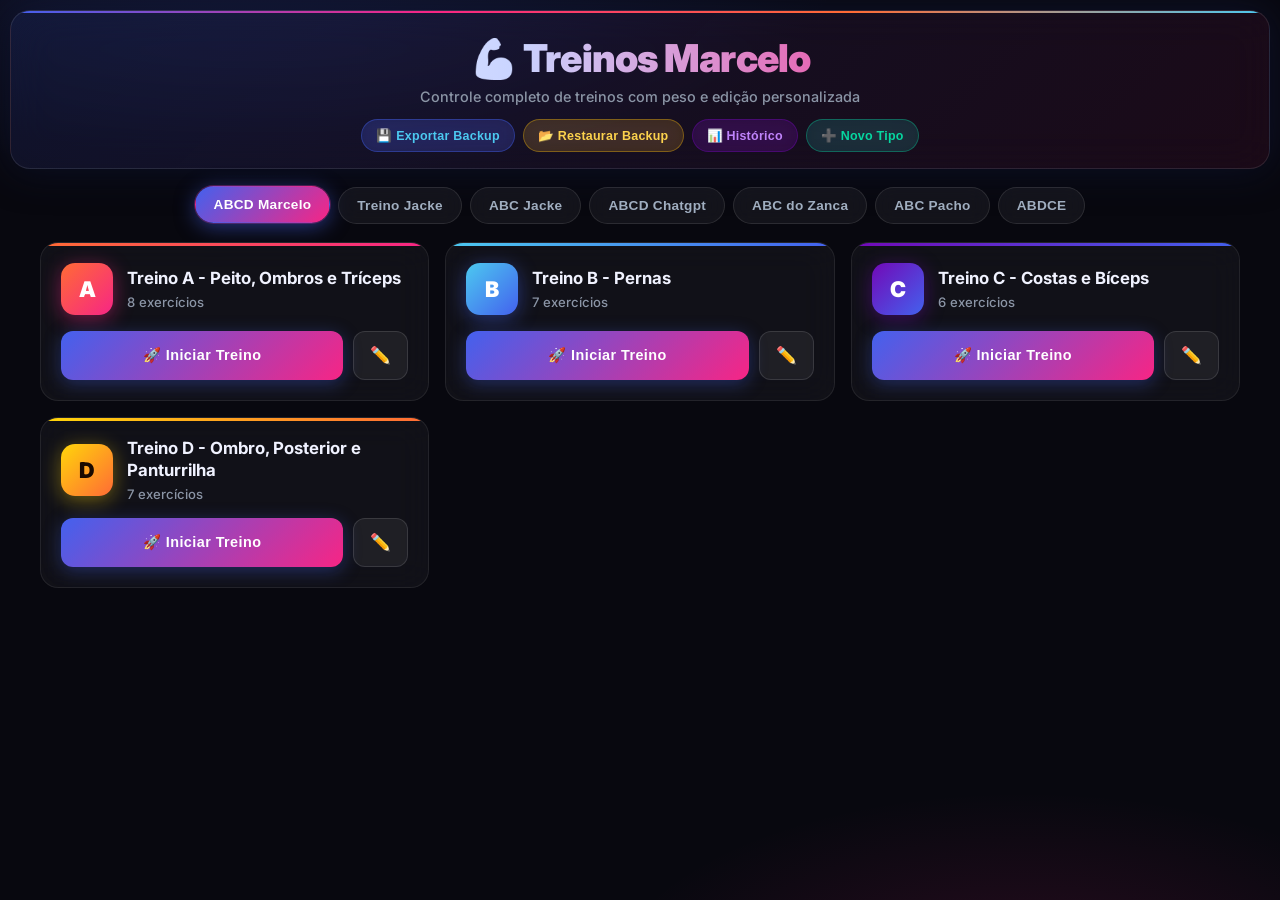
==== commit 43772c87: "fix: DOMContentLoaded quebrado pela inserção de normalizarExercicios" ====
--- a/marcelo-7-tipos-final.html
+++ b/marcelo-7-tipos-final.html
@@ -1698,6 +1698,8 @@
                 return tipo;
             });
         }
+
+        document.addEventListener('DOMContentLoaded', function () {
             console.log('💪 Inicializando Treinos Marcelo com 7 tipos...');
             carregarTreinosSalvos();
             carregarTreinos();
